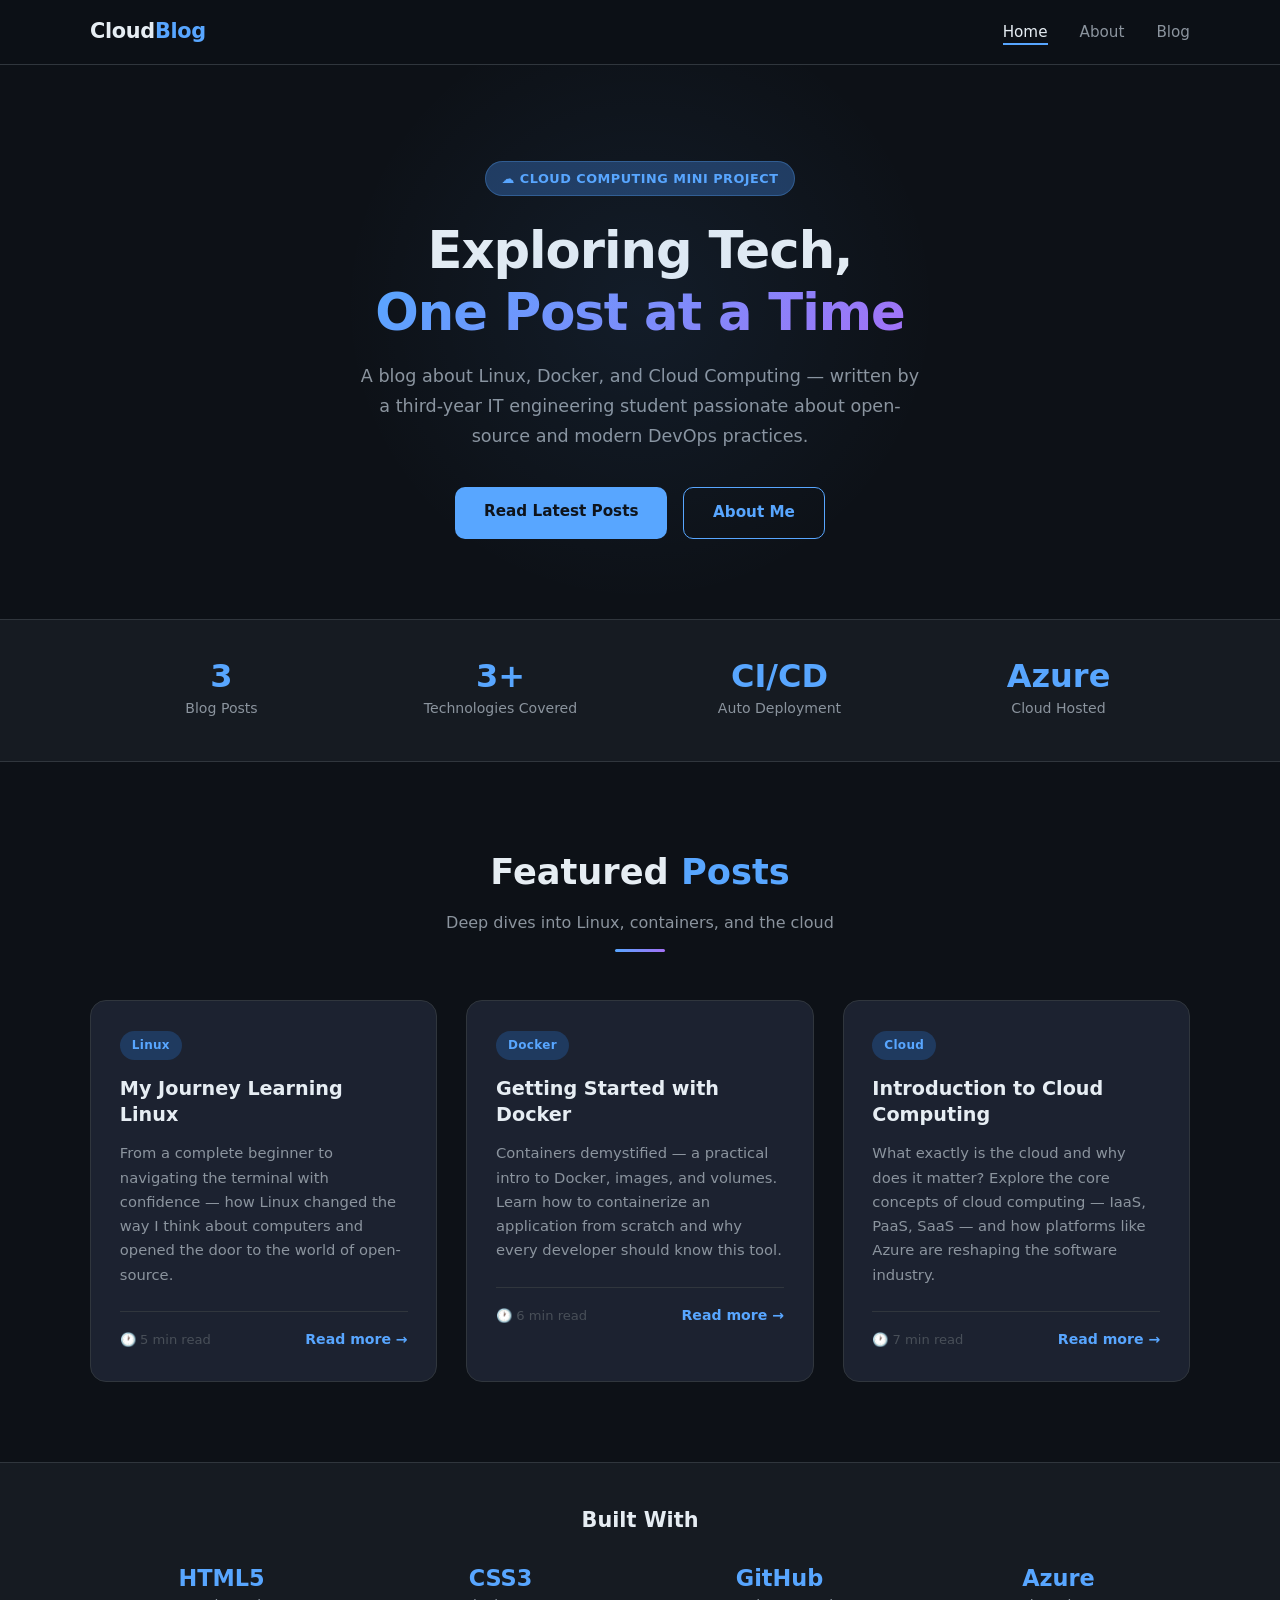
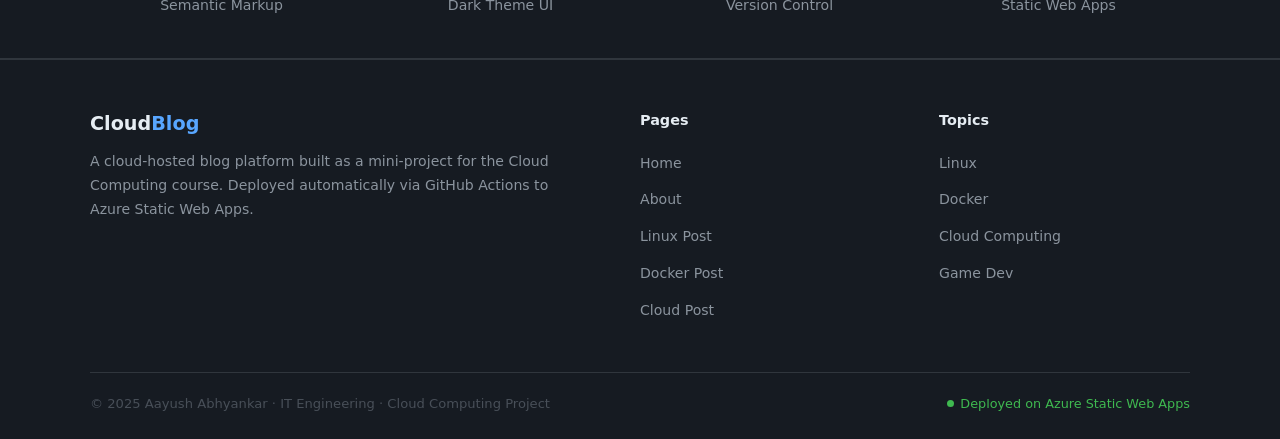
==== index.html @ bb5b4979 "Initial commit: Cloud Blog with CI/CD" ====
<!DOCTYPE html>
<html lang="en">
<head>
  <meta charset="UTF-8" />
  <meta name="viewport" content="width=device-width, initial-scale=1.0" />
  <meta name="description" content="Aayush Abhyankar's tech blog covering Linux, Docker, and Cloud Computing." />
  <title>CloudBlog | Aayush Abhyankar</title>
  <link rel="stylesheet" href="css/style.css" />
</head>
<body>

  <!-- ========== NAVBAR ========== -->
  <nav class="navbar">
    <div class="container">
      <a href="index.html" class="nav-logo">Cloud<span>Blog</span></a>
      <ul class="nav-links" id="navLinks">
        <li><a href="index.html" class="active">Home</a></li>
        <li><a href="about.html">About</a></li>
        <li><a href="blog/linux-journey.html">Blog</a></li>
      </ul>
      <div class="hamburger" id="hamburger" onclick="toggleNav()">
        <span></span><span></span><span></span>
      </div>
    </div>
  </nav>

  <!-- ========== HERO ========== -->
  <section class="hero">
    <div class="container">
      <div class="hero-badge">☁️ Cloud Computing Mini Project</div>
      <h1>
        Exploring Tech,<br />
        <span class="highlight">One Post at a Time</span>
      </h1>
      <p>
        A blog about Linux, Docker, and Cloud Computing — written by a
        third-year IT engineering student passionate about open-source
        and modern DevOps practices.
      </p>
      <div class="hero-buttons">
        <a href="blog/linux-journey.html" class="btn btn-primary">Read Latest Posts</a>
        <a href="about.html" class="btn btn-outline">About Me</a>
      </div>
    </div>
  </section>

  <!-- ========== STATS STRIP ========== -->
  <section class="stats-strip">
    <div class="container">
      <div class="stats-grid">
        <div class="stat-item">
          <h3>3</h3>
          <p>Blog Posts</p>
        </div>
        <div class="stat-item">
          <h3>3+</h3>
          <p>Technologies Covered</p>
        </div>
        <div class="stat-item">
          <h3>CI/CD</h3>
          <p>Auto Deployment</p>
        </div>
        <div class="stat-item">
          <h3>Azure</h3>
          <p>Cloud Hosted</p>
        </div>
      </div>
    </div>
  </section>

  <!-- ========== FEATURED POSTS ========== -->
  <section class="featured-posts">
    <div class="container">

      <div class="section-header">
        <h2>Featured <span class="text-accent">Posts</span></h2>
        <p>Deep dives into Linux, containers, and the cloud</p>
        <div class="section-divider"></div>
      </div>

      <div class="posts-grid">

        <!-- Card 1 -->
        <article class="post-card">
          <span class="post-tag">Linux</span>
          <h3>My Journey Learning Linux</h3>
          <p>
            From a complete beginner to navigating the terminal with confidence —
            how Linux changed the way I think about computers and opened the door
            to the world of open-source.
          </p>
          <div class="post-meta">
            <span class="read-time">🕐 5 min read</span>
            <a href="blog/linux-journey.html" class="read-more">Read more →</a>
          </div>
        </article>

        <!-- Card 2 -->
        <article class="post-card">
          <span class="post-tag">Docker</span>
          <h3>Getting Started with Docker</h3>
          <p>
            Containers demystified — a practical intro to Docker, images, and
            volumes. Learn how to containerize an application from scratch and
            why every developer should know this tool.
          </p>
          <div class="post-meta">
            <span class="read-time">🕐 6 min read</span>
            <a href="blog/docker-getting-started.html" class="read-more">Read more →</a>
          </div>
        </article>

        <!-- Card 3 -->
        <article class="post-card">
          <span class="post-tag">Cloud</span>
          <h3>Introduction to Cloud Computing</h3>
          <p>
            What exactly is the cloud and why does it matter? Explore the core
            concepts of cloud computing — IaaS, PaaS, SaaS — and how platforms
            like Azure are reshaping the software industry.
          </p>
          <div class="post-meta">
            <span class="read-time">🕐 7 min read</span>
            <a href="blog/cloud-computing-intro.html" class="read-more">Read more →</a>
          </div>
        </article>

      </div>
    </div>
  </section>

  <!-- ========== TECH STACK STRIP ========== -->
  <section class="stats-strip">
    <div class="container">
      <div class="section-header" style="margin-bottom:1.8rem;">
        <h2 style="font-size:1.3rem;">Built With</h2>
      </div>
      <div class="stats-grid">
        <div class="stat-item">
          <h3 style="font-size:1.4rem;">HTML5</h3>
          <p>Semantic Markup</p>
        </div>
        <div class="stat-item">
          <h3 style="font-size:1.4rem;">CSS3</h3>
          <p>Dark Theme UI</p>
        </div>
        <div class="stat-item">
          <h3 style="font-size:1.4rem;">GitHub</h3>
          <p>Version Control</p>
        </div>
        <div class="stat-item">
          <h3 style="font-size:1.4rem;">Azure</h3>
          <p>Static Web Apps</p>
        </div>
      </div>
    </div>
  </section>

  <!-- ========== FOOTER ========== -->
  <footer>
    <div class="container">
      <div class="footer-grid">

        <div class="footer-brand">
          <h3>Cloud<span>Blog</span></h3>
          <p>
            A cloud-hosted blog platform built as a mini-project for the
            Cloud Computing course. Deployed automatically via GitHub Actions
            to Azure Static Web Apps.
          </p>
        </div>

        <div class="footer-col">
          <h4>Pages</h4>
          <ul>
            <li><a href="index.html">Home</a></li>
            <li><a href="about.html">About</a></li>
            <li><a href="blog/linux-journey.html">Linux Post</a></li>
            <li><a href="blog/docker-getting-started.html">Docker Post</a></li>
            <li><a href="blog/cloud-computing-intro.html">Cloud Post</a></li>
          </ul>
        </div>

        <div class="footer-col">
          <h4>Topics</h4>
          <ul>
            <li><a href="blog/linux-journey.html">Linux</a></li>
            <li><a href="blog/docker-getting-started.html">Docker</a></li>
            <li><a href="blog/cloud-computing-intro.html">Cloud Computing</a></li>
            <li><a href="about.html">Game Dev</a></li>
          </ul>
        </div>

      </div>

      <div class="footer-bottom">
        <p>© 2025 Aayush Abhyankar · IT Engineering · Cloud Computing Project</p>
        <div class="status-badge">
          <span class="status-dot"></span>
          Deployed on Azure Static Web Apps
        </div>
      </div>
    </div>
  </footer>

  <!-- ========== JS: Mobile Nav ========== -->
  <script>
    function toggleNav() {
      document.getElementById('navLinks').classList.toggle('open');
    }
    // Close nav on link click (mobile)
    document.querySelectorAll('.nav-links a').forEach(link => {
      link.addEventListener('click', () => {
        document.getElementById('navLinks').classList.remove('open');
      });
    });
  </script>

</body>
</html>
---- css/style.css ----
/* ============================================
   CLOUD BLOG - Main Stylesheet
   Author: Aayush Abhyankar
   Theme: Dark, Modern, Responsive
   ============================================ */

/* ---------- CSS Variables (Design Tokens) ---------- */
:root {
  --bg-primary:    #0d1117;
  --bg-secondary:  #161b22;
  --bg-card:       #1c2230;
  --accent:        #58a6ff;
  --accent-hover:  #79b8ff;
  --accent-glow:   rgba(88, 166, 255, 0.15);
  --text-primary:  #e6edf3;
  --text-secondary:#8b949e;
  --text-muted:    #484f58;
  --border:        #30363d;
  --tag-bg:        #1f3a5f;
  --tag-text:      #58a6ff;
  --success:       #3fb950;
  --font-main:     'Segoe UI', system-ui, -apple-system, sans-serif;
  --font-mono:     'Fira Code', 'Cascadia Code', monospace;
  --radius:        10px;
  --radius-lg:     16px;
  --shadow:        0 4px 24px rgba(0,0,0,0.4);
  --transition:    0.25s ease;
}

/* ---------- Reset & Base ---------- */
*, *::before, *::after { box-sizing: border-box; margin: 0; padding: 0; }

html { scroll-behavior: smooth; font-size: 16px; }

body {
  font-family: var(--font-main);
  background-color: var(--bg-primary);
  color: var(--text-primary);
  line-height: 1.7;
  min-height: 100vh;
}

a { color: var(--accent); text-decoration: none; transition: color var(--transition); }
a:hover { color: var(--accent-hover); }

img { max-width: 100%; display: block; }

ul { list-style: none; }

/* ---------- Scrollbar ---------- */
::-webkit-scrollbar { width: 8px; }
::-webkit-scrollbar-track { background: var(--bg-primary); }
::-webkit-scrollbar-thumb { background: var(--border); border-radius: 4px; }
::-webkit-scrollbar-thumb:hover { background: var(--text-muted); }

/* ---------- Utility Classes ---------- */
.container { width: 90%; max-width: 1100px; margin: 0 auto; }
.text-accent { color: var(--accent); }
.text-muted  { color: var(--text-secondary); }

/* ---------- NAVBAR ---------- */
.navbar {
  position: sticky;
  top: 0;
  z-index: 100;
  background: rgba(13, 17, 23, 0.85);
  backdrop-filter: blur(12px);
  border-bottom: 1px solid var(--border);
  padding: 0.9rem 0;
}

.navbar .container {
  display: flex;
  align-items: center;
  justify-content: space-between;
}

.nav-logo {
  font-size: 1.3rem;
  font-weight: 700;
  color: var(--text-primary);
  letter-spacing: -0.3px;
}

.nav-logo span { color: var(--accent); }

.nav-links { display: flex; gap: 2rem; align-items: center; }

.nav-links a {
  color: var(--text-secondary);
  font-size: 0.95rem;
  font-weight: 500;
  position: relative;
  padding-bottom: 2px;
}

.nav-links a::after {
  content: '';
  position: absolute;
  bottom: -2px; left: 0;
  width: 0; height: 2px;
  background: var(--accent);
  transition: width var(--transition);
}

.nav-links a:hover,
.nav-links a.active { color: var(--text-primary); }
.nav-links a:hover::after,
.nav-links a.active::after { width: 100%; }

/* Hamburger */
.hamburger { display: none; flex-direction: column; gap: 5px; cursor: pointer; }
.hamburger span {
  width: 24px; height: 2px;
  background: var(--text-primary);
  border-radius: 2px;
  transition: var(--transition);
}

/* ---------- HERO SECTION ---------- */
.hero {
  padding: 6rem 0 5rem;
  text-align: center;
  position: relative;
  overflow: hidden;
}

.hero::before {
  content: '';
  position: absolute;
  top: -60px; left: 50%;
  transform: translateX(-50%);
  width: 600px; height: 600px;
  background: radial-gradient(circle, rgba(88,166,255,0.08) 0%, transparent 70%);
  pointer-events: none;
}

.hero-badge {
  display: inline-block;
  background: var(--tag-bg);
  color: var(--tag-text);
  font-size: 0.8rem;
  font-weight: 600;
  padding: 0.35rem 1rem;
  border-radius: 50px;
  border: 1px solid rgba(88,166,255,0.3);
  margin-bottom: 1.5rem;
  letter-spacing: 0.5px;
  text-transform: uppercase;
}

.hero h1 {
  font-size: clamp(2rem, 5vw, 3.2rem);
  font-weight: 800;
  line-height: 1.2;
  margin-bottom: 1.2rem;
  letter-spacing: -1px;
}

.hero h1 .highlight {
  background: linear-gradient(135deg, var(--accent), #a371f7);
  -webkit-background-clip: text;
  -webkit-text-fill-color: transparent;
  background-clip: text;
}

.hero p {
  font-size: 1.1rem;
  color: var(--text-secondary);
  max-width: 560px;
  margin: 0 auto 2.2rem;
}

.hero-buttons { display: flex; gap: 1rem; justify-content: center; flex-wrap: wrap; }

.btn {
  display: inline-block;
  padding: 0.75rem 1.8rem;
  border-radius: var(--radius);
  font-weight: 600;
  font-size: 0.95rem;
  transition: all var(--transition);
  cursor: pointer;
  border: none;
}

.btn-primary {
  background: var(--accent);
  color: #0d1117;
}
.btn-primary:hover {
  background: var(--accent-hover);
  color: #0d1117;
  transform: translateY(-2px);
  box-shadow: 0 6px 20px rgba(88,166,255,0.35);
}

.btn-outline {
  background: transparent;
  color: var(--accent);
  border: 1px solid var(--accent);
}
.btn-outline:hover {
  background: var(--accent-glow);
  transform: translateY(-2px);
}

/* ---------- SECTION HEADERS ---------- */
.section-header {
  text-align: center;
  margin-bottom: 3rem;
}

.section-header h2 {
  font-size: clamp(1.6rem, 3vw, 2.2rem);
  font-weight: 700;
  margin-bottom: 0.5rem;
}

.section-header p { color: var(--text-secondary); font-size: 1rem; }

.section-divider {
  width: 50px; height: 3px;
  background: linear-gradient(90deg, var(--accent), #a371f7);
  border-radius: 2px;
  margin: 0.8rem auto 0;
}

/* ---------- FEATURED POSTS ---------- */
.featured-posts { padding: 5rem 0; }

.posts-grid {
  display: grid;
  grid-template-columns: repeat(auto-fit, minmax(300px, 1fr));
  gap: 1.8rem;
}

.post-card {
  background: var(--bg-card);
  border: 1px solid var(--border);
  border-radius: var(--radius-lg);
  padding: 1.8rem;
  transition: all var(--transition);
  position: relative;
  overflow: hidden;
}

.post-card::before {
  content: '';
  position: absolute;
  top: 0; left: 0; right: 0;
  height: 3px;
  background: linear-gradient(90deg, var(--accent), #a371f7);
  opacity: 0;
  transition: opacity var(--transition);
}

.post-card:hover {
  transform: translateY(-5px);
  border-color: var(--accent);
  box-shadow: var(--shadow), 0 0 0 1px rgba(88,166,255,0.1);
}

.post-card:hover::before { opacity: 1; }

.post-tag {
  display: inline-block;
  background: var(--tag-bg);
  color: var(--tag-text);
  font-size: 0.75rem;
  font-weight: 600;
  padding: 0.25rem 0.75rem;
  border-radius: 50px;
  margin-bottom: 1rem;
  letter-spacing: 0.3px;
}

.post-card h3 {
  font-size: 1.2rem;
  font-weight: 700;
  margin-bottom: 0.75rem;
  line-height: 1.4;
}

.post-card p {
  color: var(--text-secondary);
  font-size: 0.92rem;
  margin-bottom: 1.5rem;
  line-height: 1.65;
}

.post-meta {
  display: flex;
  align-items: center;
  justify-content: space-between;
  font-size: 0.82rem;
  color: var(--text-muted);
  padding-top: 1rem;
  border-top: 1px solid var(--border);
}

.post-meta .read-time { display: flex; align-items: center; gap: 4px; }
.read-more { color: var(--accent); font-weight: 600; font-size: 0.88rem; }
.read-more:hover { color: var(--accent-hover); }

/* ---------- STATS STRIP ---------- */
.stats-strip {
  background: var(--bg-secondary);
  border-top: 1px solid var(--border);
  border-bottom: 1px solid var(--border);
  padding: 2.5rem 0;
}

.stats-grid {
  display: grid;
  grid-template-columns: repeat(auto-fit, minmax(160px, 1fr));
  gap: 1rem;
  text-align: center;
}

.stat-item h3 {
  font-size: 2rem;
  font-weight: 800;
  color: var(--accent);
  line-height: 1;
}

.stat-item p { color: var(--text-secondary); font-size: 0.88rem; margin-top: 0.3rem; }

/* ---------- ABOUT PAGE ---------- */
.about-hero {
  padding: 5rem 0 4rem;
  text-align: center;
}

.about-hero h1 { font-size: clamp(1.8rem, 4vw, 2.8rem); font-weight: 800; margin-bottom: 0.5rem; }
.about-hero p  { color: var(--text-secondary); font-size: 1.05rem; }

.about-content { padding: 3rem 0 5rem; }

.about-grid {
  display: grid;
  grid-template-columns: 1fr 2fr;
  gap: 3rem;
  align-items: start;
}

.about-card {
  background: var(--bg-card);
  border: 1px solid var(--border);
  border-radius: var(--radius-lg);
  padding: 2rem;
  text-align: center;
}

.avatar {
  width: 100px; height: 100px;
  background: linear-gradient(135deg, var(--accent), #a371f7);
  border-radius: 50%;
  display: flex; align-items: center; justify-content: center;
  font-size: 2.5rem; font-weight: 800;
  color: #fff;
  margin: 0 auto 1.2rem;
}

.about-card h2 { font-size: 1.3rem; margin-bottom: 0.3rem; }
.about-card .role { color: var(--accent); font-size: 0.9rem; margin-bottom: 1.2rem; }

.skill-tags { display: flex; flex-wrap: wrap; gap: 0.5rem; justify-content: center; margin-top: 1rem; }
.skill-tag {
  background: var(--tag-bg);
  color: var(--tag-text);
  font-size: 0.78rem;
  padding: 0.3rem 0.75rem;
  border-radius: 50px;
  border: 1px solid rgba(88,166,255,0.2);
}

.about-bio h2 { font-size: 1.6rem; font-weight: 700; margin-bottom: 1rem; }
.about-bio p  { color: var(--text-secondary); margin-bottom: 1rem; line-height: 1.8; }

.interests-grid {
  display: grid;
  grid-template-columns: 1fr 1fr;
  gap: 1rem;
  margin-top: 1.5rem;
}

.interest-item {
  background: var(--bg-card);
  border: 1px solid var(--border);
  border-radius: var(--radius);
  padding: 1.2rem;
  transition: border-color var(--transition);
}

.interest-item:hover { border-color: var(--accent); }
.interest-icon { font-size: 1.5rem; margin-bottom: 0.5rem; }
.interest-item h4 { font-size: 0.95rem; margin-bottom: 0.25rem; }
.interest-item p  { font-size: 0.82rem; color: var(--text-secondary); }

/* ---------- BLOG POST PAGE ---------- */
.post-hero {
  padding: 4rem 0 3rem;
  border-bottom: 1px solid var(--border);
}

.back-link {
  display: inline-flex;
  align-items: center;
  gap: 6px;
  color: var(--text-secondary);
  font-size: 0.9rem;
  margin-bottom: 1.5rem;
  transition: color var(--transition);
}
.back-link:hover { color: var(--accent); }

.post-title {
  font-size: clamp(1.8rem, 4vw, 2.8rem);
  font-weight: 800;
  line-height: 1.25;
  margin-bottom: 1rem;
}

.post-info {
  display: flex;
  gap: 1.5rem;
  flex-wrap: wrap;
  font-size: 0.88rem;
  color: var(--text-secondary);
  margin-top: 1rem;
}

.post-info span { display: flex; align-items: center; gap: 5px; }

.post-body { padding: 3.5rem 0 5rem; }

.post-content { max-width: 720px; }

.post-content h2 {
  font-size: 1.5rem;
  font-weight: 700;
  margin: 2.5rem 0 0.9rem;
  color: var(--text-primary);
}

.post-content h3 {
  font-size: 1.2rem;
  font-weight: 600;
  margin: 1.8rem 0 0.7rem;
  color: var(--accent);
}

.post-content p {
  color: var(--text-secondary);
  margin-bottom: 1.2rem;
  line-height: 1.85;
}

.post-content ul, .post-content ol {
  color: var(--text-secondary);
  padding-left: 1.5rem;
  margin-bottom: 1.2rem;
}

.post-content ul { list-style: disc; }
.post-content ol { list-style: decimal; }
.post-content li { margin-bottom: 0.5rem; line-height: 1.75; }

.post-content code {
  font-family: var(--font-mono);
  background: var(--bg-secondary);
  color: var(--accent);
  padding: 0.15em 0.45em;
  border-radius: 4px;
  font-size: 0.88em;
  border: 1px solid var(--border);
}

.post-content pre {
  background: var(--bg-secondary);
  border: 1px solid var(--border);
  border-radius: var(--radius);
  padding: 1.4rem;
  overflow-x: auto;
  margin-bottom: 1.5rem;
}

.post-content pre code {
  background: none;
  border: none;
  padding: 0;
  color: var(--text-primary);
  font-size: 0.9rem;
}

.post-content blockquote {
  border-left: 3px solid var(--accent);
  padding: 0.8rem 1.2rem;
  background: var(--accent-glow);
  border-radius: 0 var(--radius) var(--radius) 0;
  margin-bottom: 1.2rem;
  color: var(--text-primary);
  font-style: italic;
}

.post-tags { margin-top: 3rem; padding-top: 1.5rem; border-top: 1px solid var(--border); }
.post-tags span { color: var(--text-muted); font-size: 0.88rem; margin-right: 0.5rem; }

/* ---------- FOOTER ---------- */
footer {
  background: var(--bg-secondary);
  border-top: 1px solid var(--border);
  padding: 3rem 0 1.5rem;
}

.footer-grid {
  display: grid;
  grid-template-columns: 2fr 1fr 1fr;
  gap: 3rem;
  margin-bottom: 2.5rem;
}

.footer-brand h3 { font-size: 1.2rem; font-weight: 700; margin-bottom: 0.6rem; }
.footer-brand h3 span { color: var(--accent); }
.footer-brand p { color: var(--text-secondary); font-size: 0.88rem; line-height: 1.7; }

.footer-col h4 { font-size: 0.9rem; font-weight: 600; margin-bottom: 1rem; color: var(--text-primary); }
.footer-col ul li { margin-bottom: 0.6rem; }
.footer-col ul li a { color: var(--text-secondary); font-size: 0.88rem; }
.footer-col ul li a:hover { color: var(--accent); }

.footer-bottom {
  border-top: 1px solid var(--border);
  padding-top: 1.2rem;
  display: flex;
  justify-content: space-between;
  align-items: center;
  flex-wrap: wrap;
  gap: 0.5rem;
}

.footer-bottom p { color: var(--text-muted); font-size: 0.82rem; }

.status-badge {
  display: flex;
  align-items: center;
  gap: 6px;
  font-size: 0.8rem;
  color: var(--success);
}

.status-dot {
  width: 7px; height: 7px;
  background: var(--success);
  border-radius: 50%;
  animation: pulse 2s infinite;
}

@keyframes pulse {
  0%, 100% { opacity: 1; }
  50%       { opacity: 0.4; }
}

/* ---------- RESPONSIVE (Tablet) ---------- */
@media (max-width: 900px) {
  .about-grid       { grid-template-columns: 1fr; }
  .footer-grid      { grid-template-columns: 1fr 1fr; }
  .footer-brand     { grid-column: 1 / -1; }
}

/* ---------- RESPONSIVE (Mobile) ---------- */
@media (max-width: 640px) {
  .nav-links {
    display: none;
    position: absolute;
    top: 100%; left: 0; right: 0;
    background: var(--bg-secondary);
    flex-direction: column;
    padding: 1.5rem;
    gap: 1.2rem;
    border-bottom: 1px solid var(--border);
  }

  .nav-links.open { display: flex; }
  .hamburger      { display: flex; }

  .hero { padding: 4rem 0 3rem; }
  .hero-buttons { flex-direction: column; align-items: center; }
  .interests-grid { grid-template-columns: 1fr; }
  .footer-grid { grid-template-columns: 1fr; }

  .post-info { gap: 1rem; }
  .footer-bottom { flex-direction: column; text-align: center; }
}
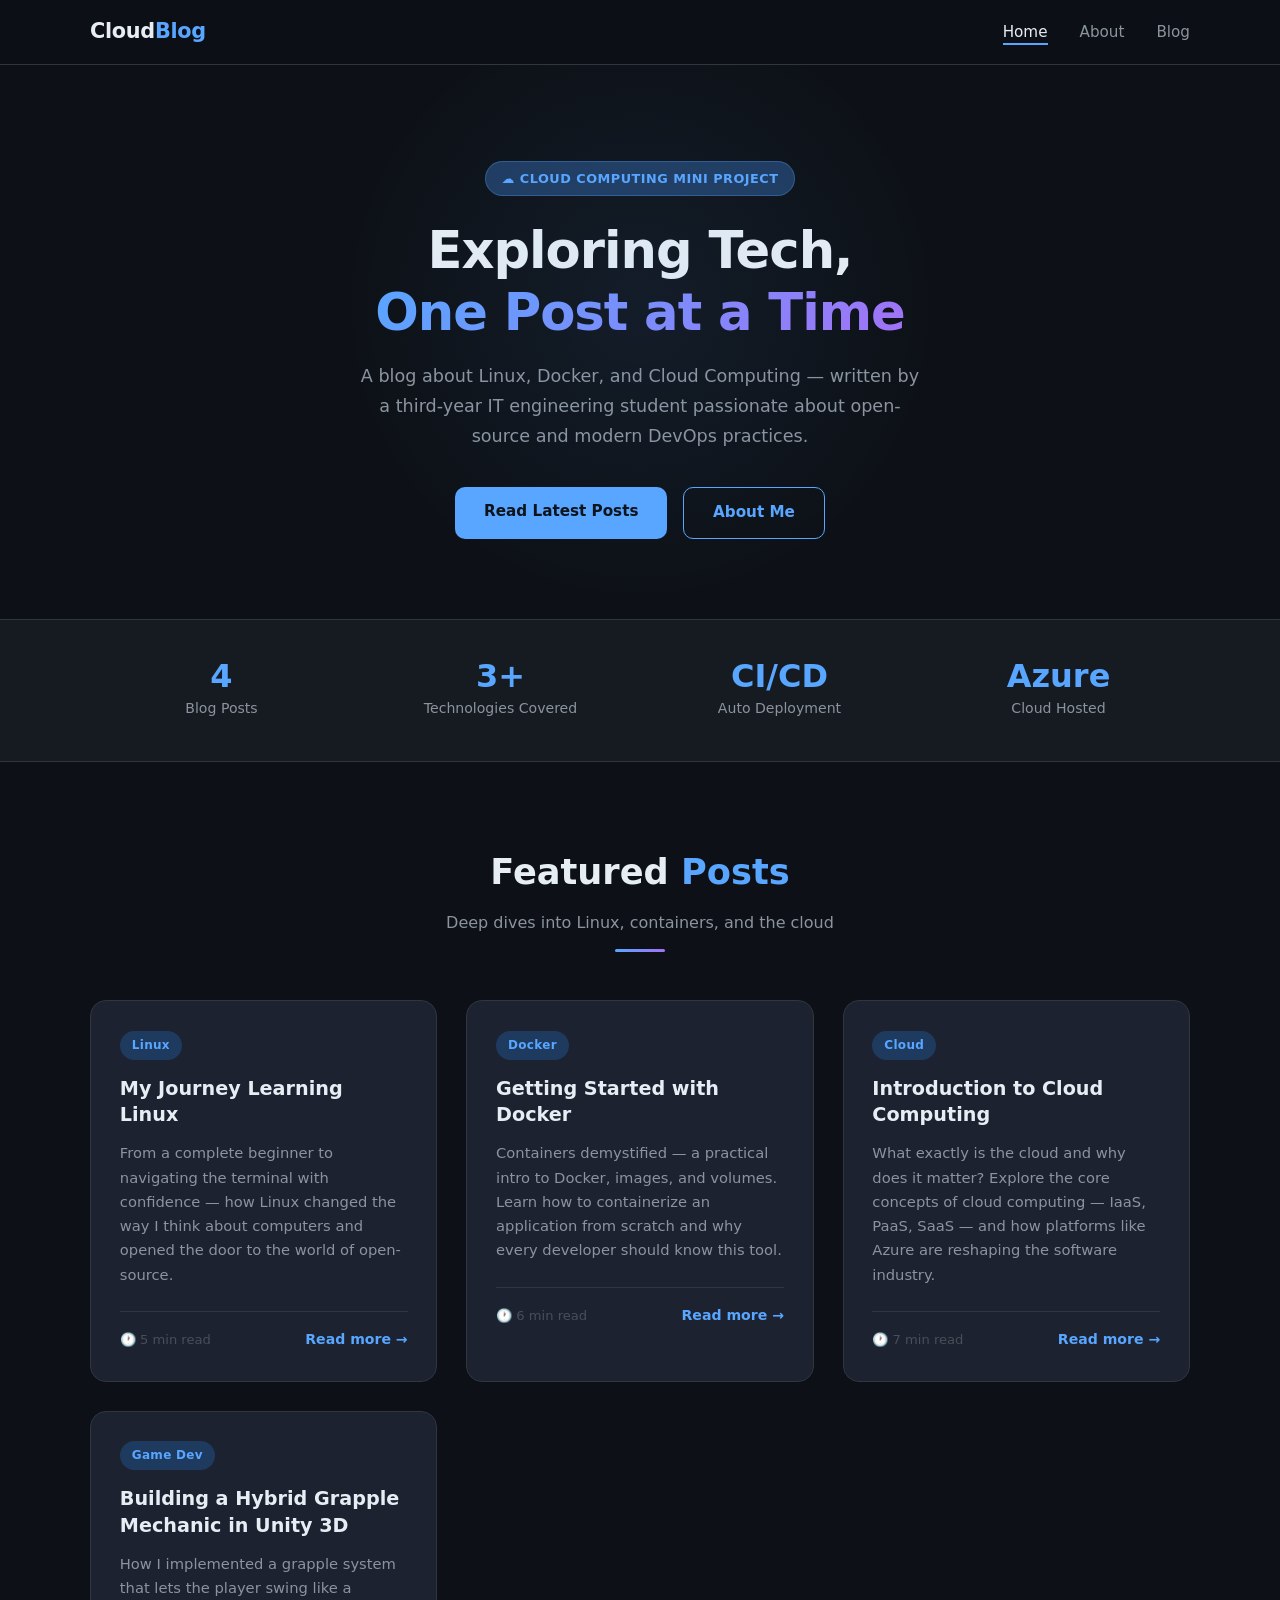
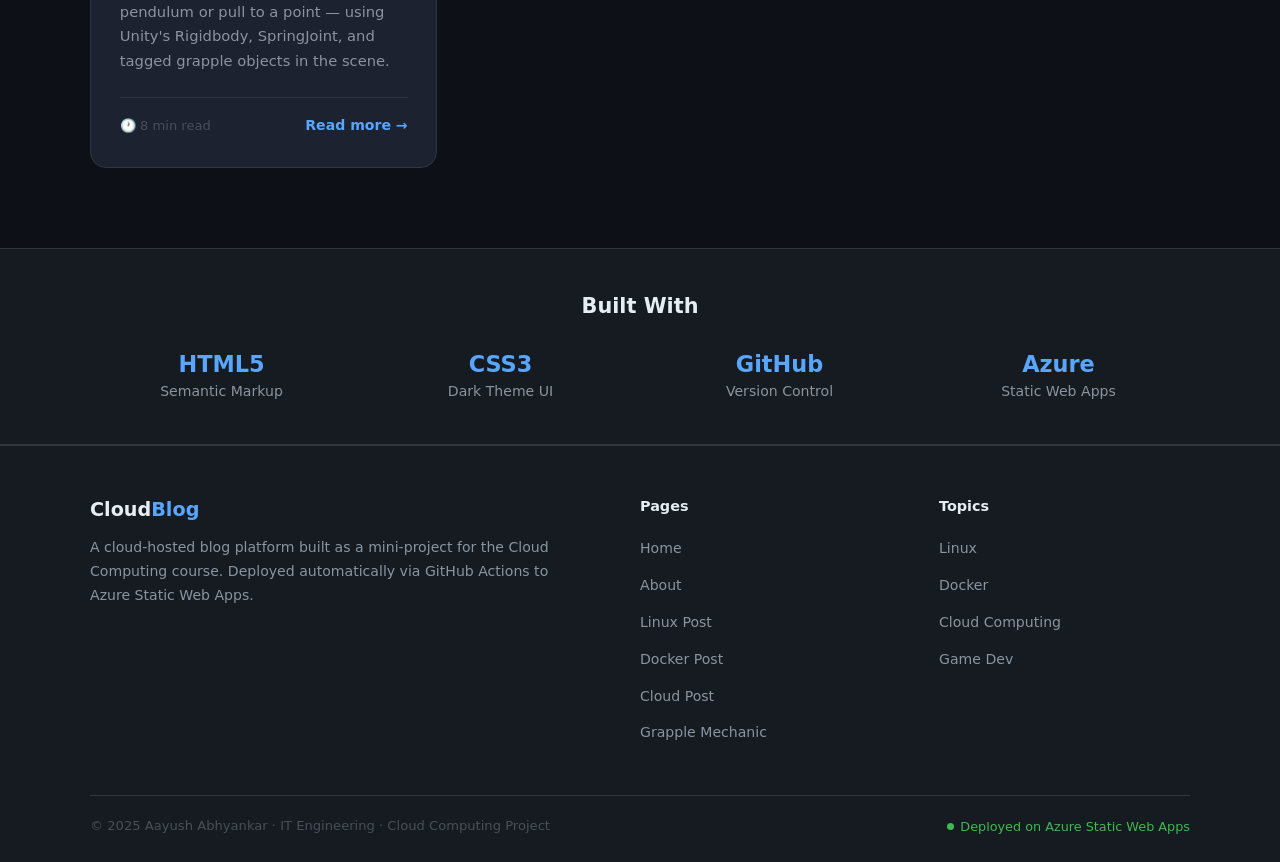
==== commit 00e39bbf: "Grapple Mechanic Blog" ====
--- a/index.html
+++ b/index.html
@@ -49,7 +49,7 @@
     <div class="container">
       <div class="stats-grid">
         <div class="stat-item">
-          <h3>3</h3>
+          <h3>4</h3>
           <p>Blog Posts</p>
         </div>
         <div class="stat-item">
@@ -122,6 +122,21 @@
           <div class="post-meta">
             <span class="read-time">🕐 7 min read</span>
             <a href="blog/cloud-computing-intro.html" class="read-more">Read more →</a>
+          </div>
+        </article>
+
+        <!-- Card 4 -->
+        <article class="post-card">
+          <span class="post-tag">Game Dev</span>
+          <h3>Building a Hybrid Grapple Mechanic in Unity 3D</h3>
+          <p>
+            How I implemented a grapple system that lets the player swing like
+            a pendulum or pull to a point — using Unity's Rigidbody, SpringJoint,
+            and tagged grapple objects in the scene.
+          </p>
+          <div class="post-meta">
+            <span class="read-time">🕐 8 min read</span>
+            <a href="blog/grapple-mechanic-unity.html" class="read-more">Read more →</a>
           </div>
         </article>
 
@@ -178,6 +193,7 @@
             <li><a href="blog/linux-journey.html">Linux Post</a></li>
             <li><a href="blog/docker-getting-started.html">Docker Post</a></li>
             <li><a href="blog/cloud-computing-intro.html">Cloud Post</a></li>
+            <li><a href="blog/grapple-mechanic-unity.html">Grapple Mechanic</a></li>
           </ul>
         </div>
 
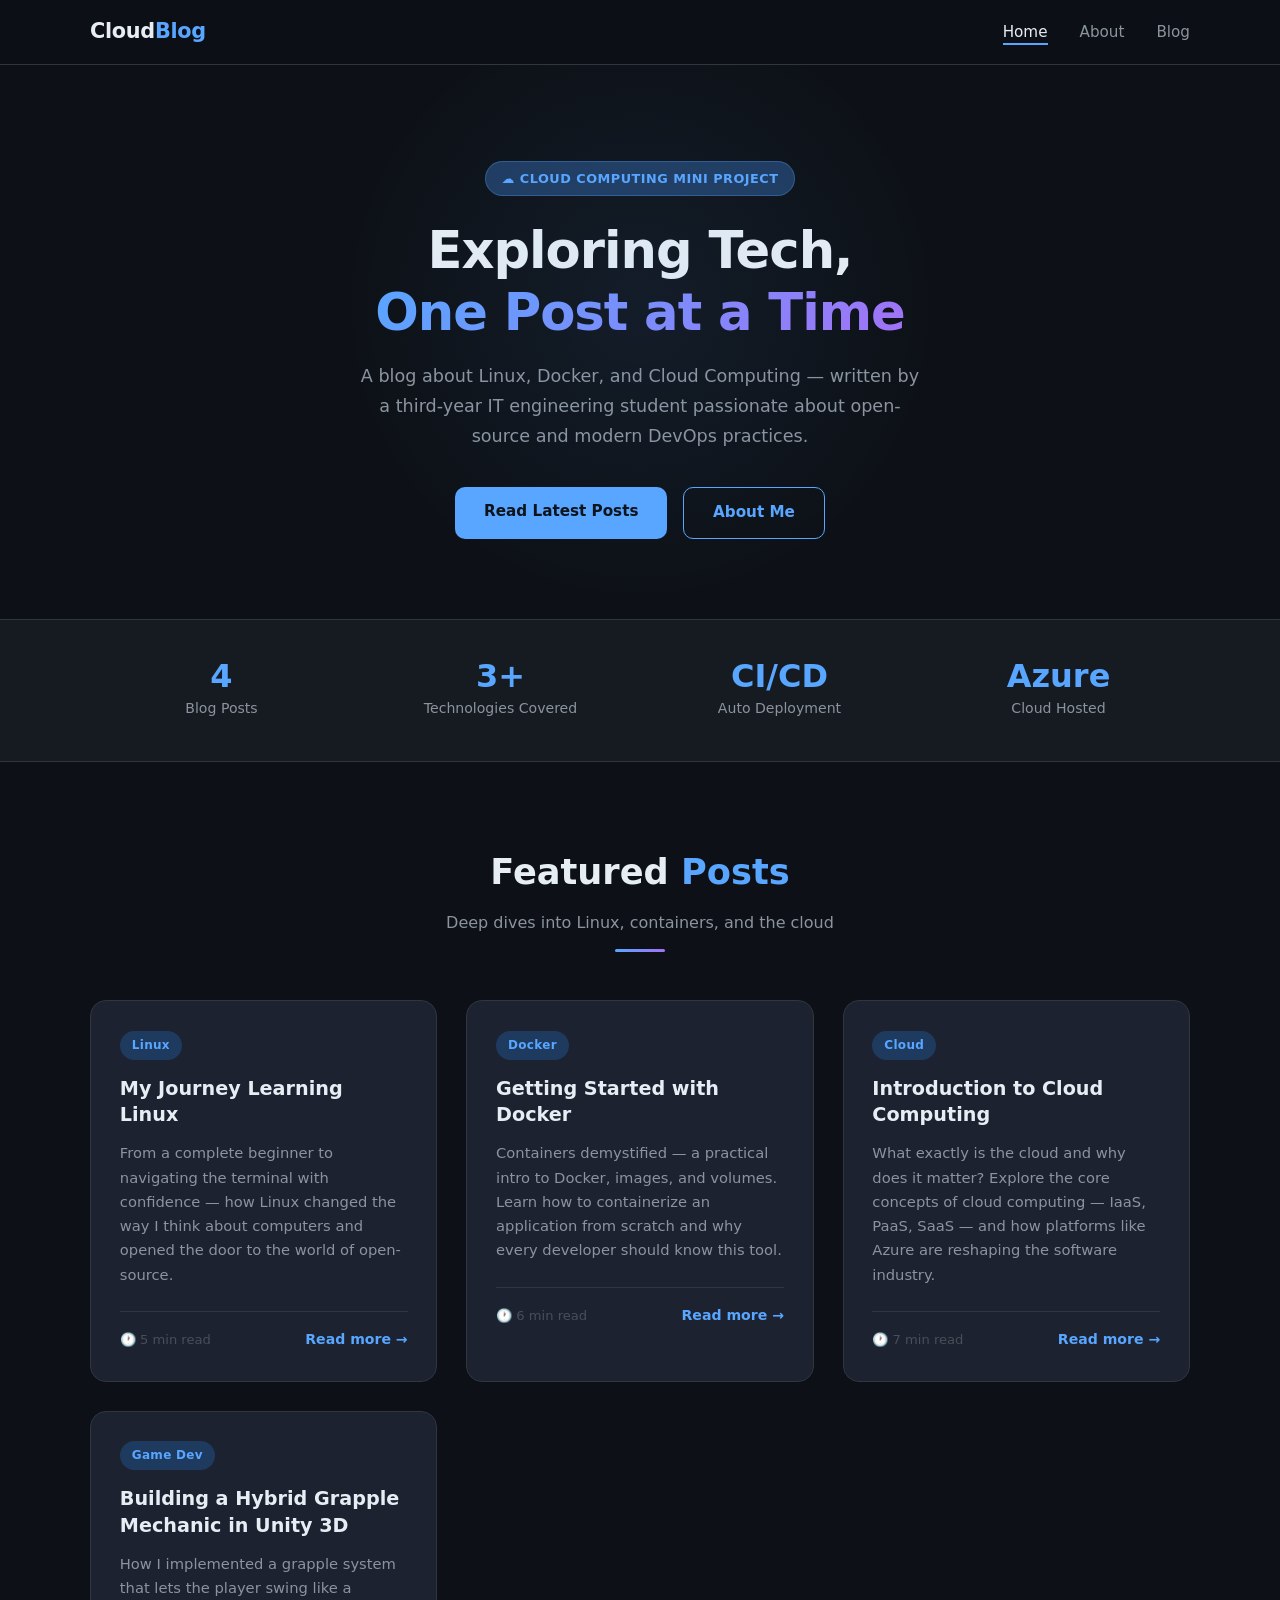
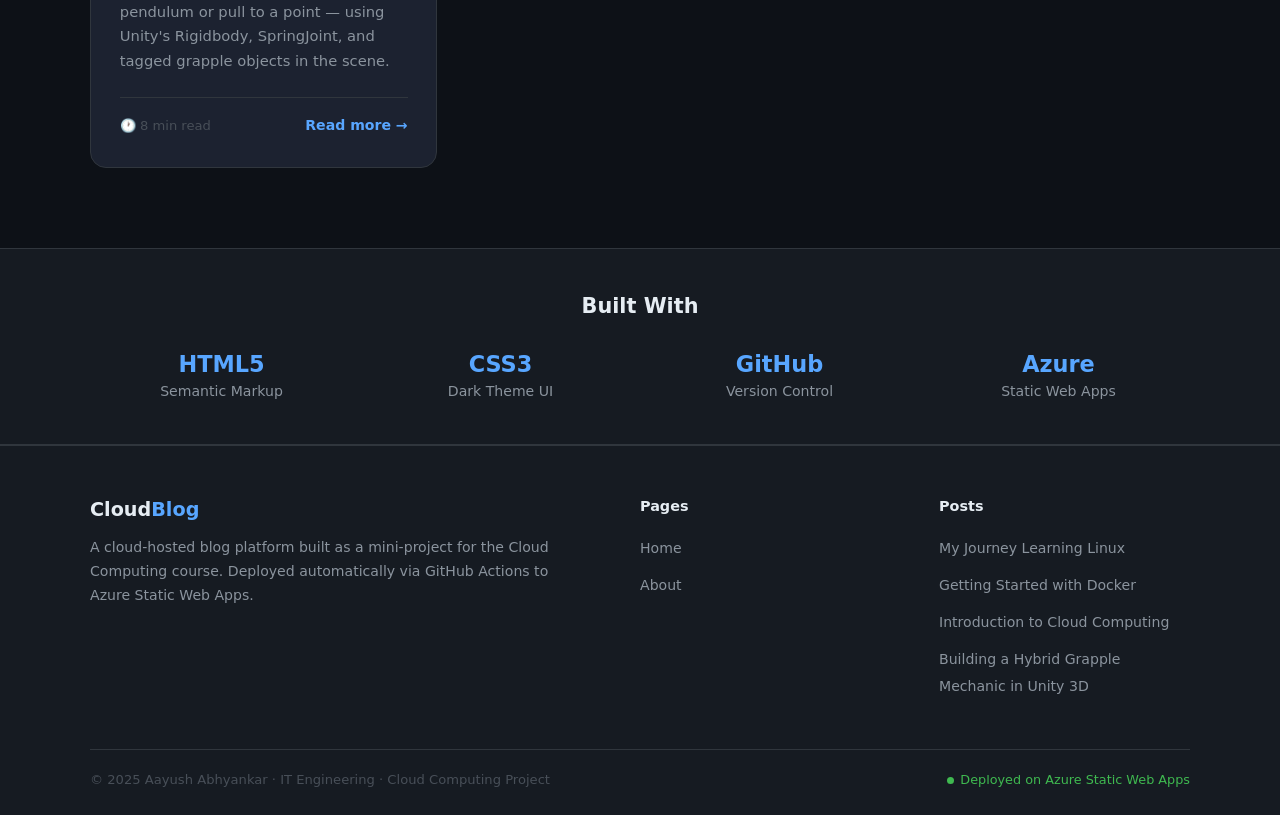
==== commit 09667ea9: "grapple article addition" ====
--- a/index.html
+++ b/index.html
@@ -49,7 +49,8 @@
     <div class="container">
       <div class="stats-grid">
         <div class="stat-item">
-          <h3>4</h3>
+          <!-- Auto-updated by JS from posts.json -->
+          <h3 id="post-count">—</h3>
           <p>Blog Posts</p>
         </div>
         <div class="stat-item">
@@ -78,69 +79,13 @@
         <div class="section-divider"></div>
       </div>
 
-      <div class="posts-grid">
-
-        <!-- Card 1 -->
-        <article class="post-card">
-          <span class="post-tag">Linux</span>
-          <h3>My Journey Learning Linux</h3>
-          <p>
-            From a complete beginner to navigating the terminal with confidence —
-            how Linux changed the way I think about computers and opened the door
-            to the world of open-source.
-          </p>
-          <div class="post-meta">
-            <span class="read-time">🕐 5 min read</span>
-            <a href="blog/linux-journey.html" class="read-more">Read more →</a>
-          </div>
-        </article>
-
-        <!-- Card 2 -->
-        <article class="post-card">
-          <span class="post-tag">Docker</span>
-          <h3>Getting Started with Docker</h3>
-          <p>
-            Containers demystified — a practical intro to Docker, images, and
-            volumes. Learn how to containerize an application from scratch and
-            why every developer should know this tool.
-          </p>
-          <div class="post-meta">
-            <span class="read-time">🕐 6 min read</span>
-            <a href="blog/docker-getting-started.html" class="read-more">Read more →</a>
-          </div>
-        </article>
-
-        <!-- Card 3 -->
-        <article class="post-card">
-          <span class="post-tag">Cloud</span>
-          <h3>Introduction to Cloud Computing</h3>
-          <p>
-            What exactly is the cloud and why does it matter? Explore the core
-            concepts of cloud computing — IaaS, PaaS, SaaS — and how platforms
-            like Azure are reshaping the software industry.
-          </p>
-          <div class="post-meta">
-            <span class="read-time">🕐 7 min read</span>
-            <a href="blog/cloud-computing-intro.html" class="read-more">Read more →</a>
-          </div>
-        </article>
-
-        <!-- Card 4 -->
-        <article class="post-card">
-          <span class="post-tag">Game Dev</span>
-          <h3>Building a Hybrid Grapple Mechanic in Unity 3D</h3>
-          <p>
-            How I implemented a grapple system that lets the player swing like
-            a pendulum or pull to a point — using Unity's Rigidbody, SpringJoint,
-            and tagged grapple objects in the scene.
-          </p>
-          <div class="post-meta">
-            <span class="read-time">🕐 8 min read</span>
-            <a href="blog/grapple-mechanic-unity.html" class="read-more">Read more →</a>
-          </div>
-        </article>
-
-      </div>
+      <!-- Cards injected here automatically from posts.json -->
+      <div class="posts-grid" id="posts-grid">
+        <!-- Loading state -->
+        <p style="color:var(--text-muted); grid-column:1/-1; text-align:center;
+                   padding:3rem 0;">Loading posts...</p>
+      </div>
+
     </div>
   </section>
 
@@ -190,21 +135,13 @@
           <ul>
             <li><a href="index.html">Home</a></li>
             <li><a href="about.html">About</a></li>
-            <li><a href="blog/linux-journey.html">Linux Post</a></li>
-            <li><a href="blog/docker-getting-started.html">Docker Post</a></li>
-            <li><a href="blog/cloud-computing-intro.html">Cloud Post</a></li>
-            <li><a href="blog/grapple-mechanic-unity.html">Grapple Mechanic</a></li>
           </ul>
         </div>
 
         <div class="footer-col">
-          <h4>Topics</h4>
-          <ul>
-            <li><a href="blog/linux-journey.html">Linux</a></li>
-            <li><a href="blog/docker-getting-started.html">Docker</a></li>
-            <li><a href="blog/cloud-computing-intro.html">Cloud Computing</a></li>
-            <li><a href="about.html">Game Dev</a></li>
-          </ul>
+          <h4>Posts</h4>
+          <!-- Auto-populated from posts.json -->
+          <ul id="footer-posts"></ul>
         </div>
 
       </div>
@@ -219,17 +156,50 @@
     </div>
   </footer>
 
-  <!-- ========== JS: Mobile Nav ========== -->
+  <!-- ========== JS ========== -->
   <script>
+    // ── Mobile nav ──────────────────────────────────────────
     function toggleNav() {
       document.getElementById('navLinks').classList.toggle('open');
     }
-    // Close nav on link click (mobile)
     document.querySelectorAll('.nav-links a').forEach(link => {
       link.addEventListener('click', () => {
         document.getElementById('navLinks').classList.remove('open');
       });
     });
+
+    // ── Load posts from posts.json ───────────────────────────
+    // To add a new post: just add one entry to posts.json.
+    // This page updates automatically — no HTML changes needed.
+    async function loadPosts() {
+      const res   = await fetch('posts.json');
+      const posts = await res.json();
+
+      // Update post count in stats strip
+      document.getElementById('post-count').textContent = posts.length;
+
+      // Render post cards
+      const grid = document.getElementById('posts-grid');
+      grid.innerHTML = posts.map(post => `
+        <article class="post-card">
+          <span class="post-tag">${post.tag}</span>
+          <h3>${post.title}</h3>
+          <p>${post.excerpt}</p>
+          <div class="post-meta">
+            <span class="read-time">🕐 ${post.readTime}</span>
+            <a href="${post.file}" class="read-more">Read more →</a>
+          </div>
+        </article>
+      `).join('');
+
+      // Render footer post links
+      const footerList = document.getElementById('footer-posts');
+      footerList.innerHTML = posts.map(post => `
+        <li><a href="${post.file}">${post.title}</a></li>
+      `).join('');
+    }
+
+    loadPosts();
   </script>
 
 </body>
